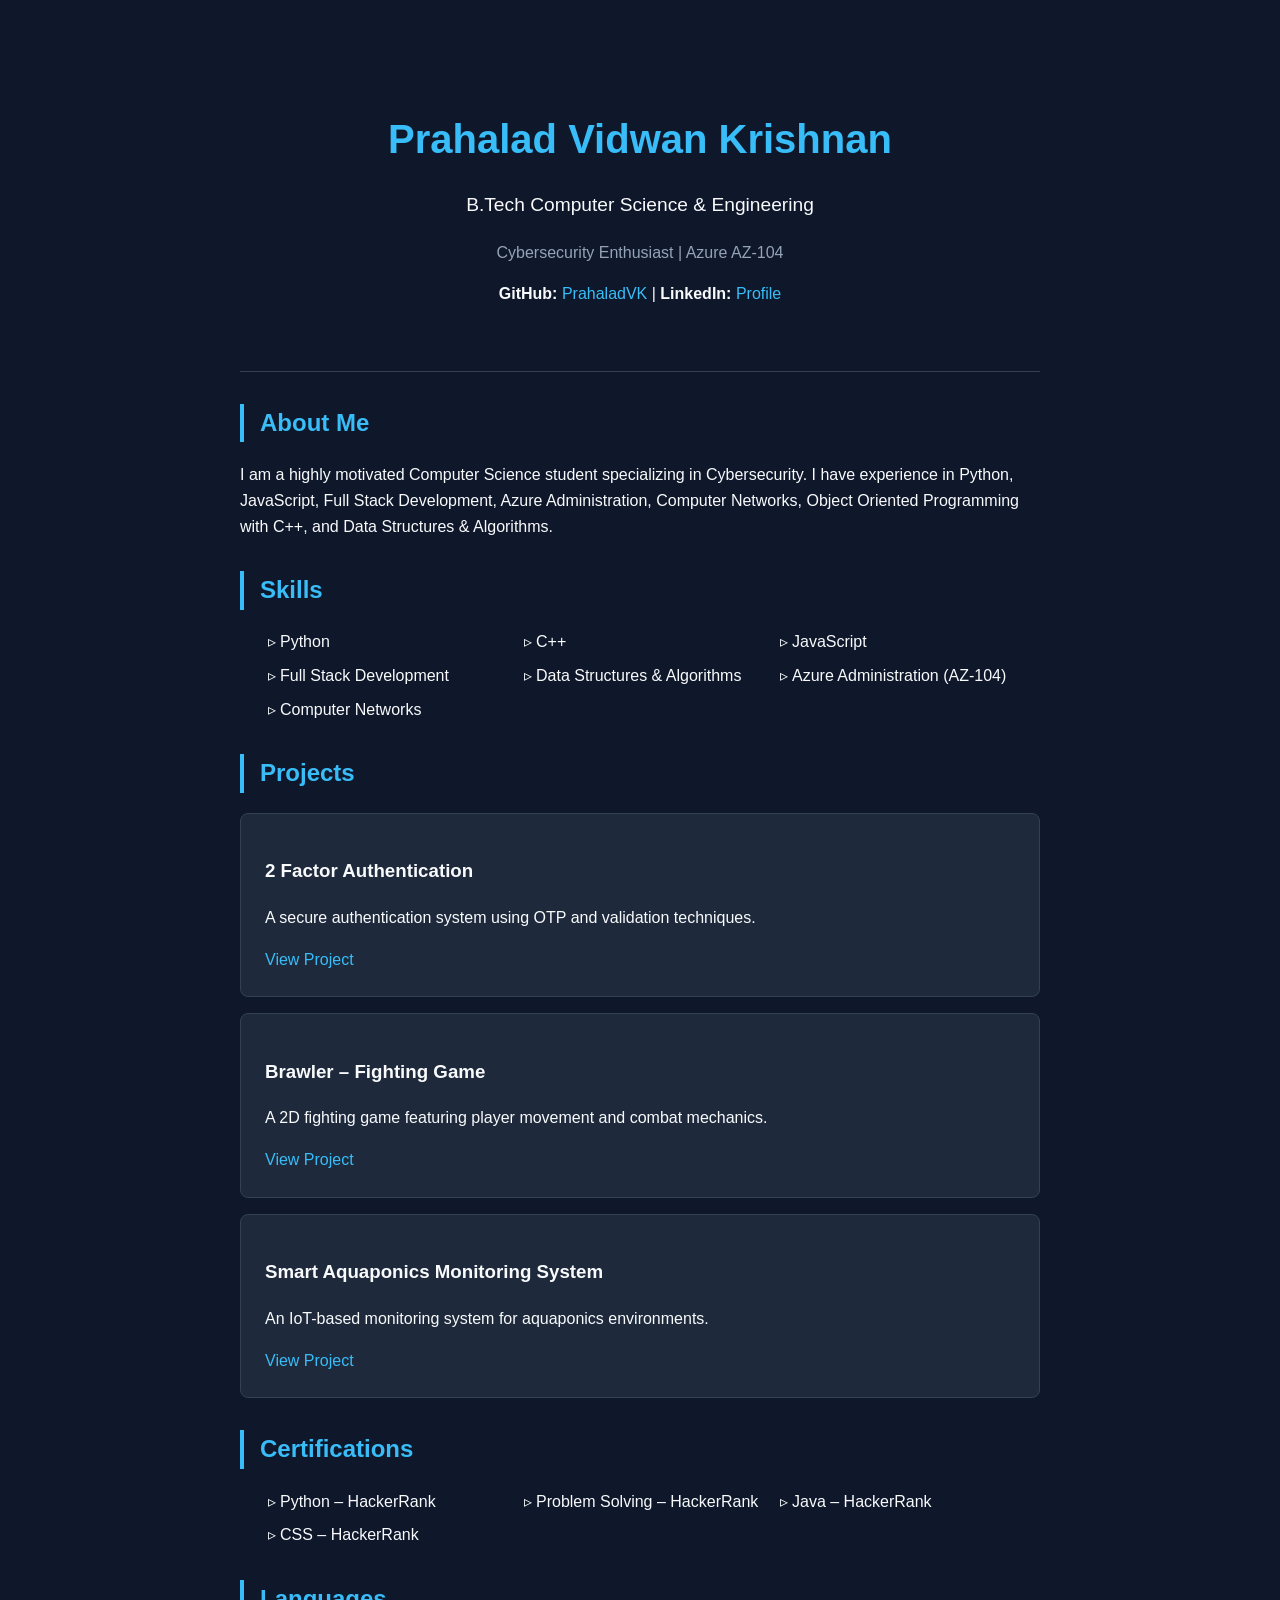
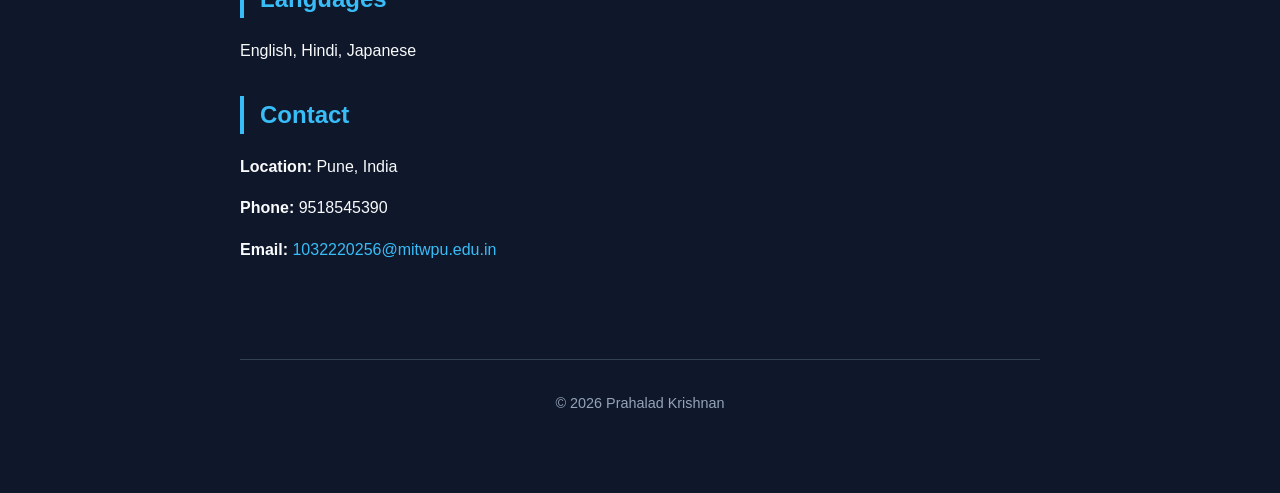
==== index.html @ 2b39ddec "Initial commit for assignment 2" ====
<!DOCTYPE html>
<html lang="en">
<head>
    <meta charset="UTF-8">
    <meta name="viewport" content="width=device-width, initial-scale=1.0">
    <title>Prahalad Krishnan | Portfolio</title>
    <style>
        :root {
            --bg-color: #0f172a;
            --card-bg: #1e293b;
            --text-main: #f8fafc;
            --text-secondary: #94a3b8;
            --accent: #38bdf8;
            --border: #334155;
        }

        body {
            font-family: 'Segoe UI', Tahoma, Geneva, Verdana, sans-serif;
            line-height: 1.6;
            color: var(--text-main);
            background-color: var(--bg-color);
            margin: 0;
            padding: 0;
        }

        .container {
            max-width: 800px;
            margin: 2rem auto;
            padding: 0 1.5rem;
        }

        header {
            text-align: center;
            padding: 3rem 0;
            border-bottom: 1px solid var(--border);
        }

        h1 {
            font-size: 2.5rem;
            margin-bottom: 0.5rem;
            color: var(--accent);
        }

        h2 {
            color: var(--accent);
            border-left: 4px solid var(--accent);
            padding-left: 1rem;
            margin-top: 2rem;
        }

        a {
            color: var(--accent);
            text-decoration: none;
            transition: opacity 0.3s;
        }

        a:hover {
            text-decoration: underline;
            opacity: 0.8;
        }

        section {
            margin-bottom: 2rem;
        }

        .project-card {
            background: var(--card-bg);
            padding: 1.5rem;
            border-radius: 8px;
            margin-bottom: 1rem;
            border: 1px solid var(--border);
        }

        ul {
            display: grid;
            grid-template-columns: repeat(auto-fit, minmax(200px, 1fr));
            gap: 0.5rem;
            list-style-type: "▹ ";
        }

        hr {
            border: 0;
            border-top: 1px solid var(--border);
            margin: 2rem 0;
        }

        footer {
            text-align: center;
            color: var(--text-secondary);
            font-size: 0.9rem;
            padding: 2rem 0;
        }

        @media (max-width: 600px) {
            h1 { font-size: 2rem; }
        }
    </style>
</head>
<body>

    <div class="container">
        <header>
            <h1>Prahalad Vidwan Krishnan</h1>
            <p style="font-size: 1.2rem;">B.Tech Computer Science & Engineering</p>
            <p style="color: var(--text-secondary);">Cybersecurity Enthusiast | Azure AZ-104</p>

            <p>
                <strong>GitHub:</strong>
                <a href="https://github.com/PrahaladVK">PrahaladVK</a> | 
                <strong>LinkedIn:</strong>
                <a href="https://www.linkedin.com/in/prahalad-krishnan-a972382b4/">Profile</a>
            </p>
        </header>

        <section>
            <h2>About Me</h2>
            <p>
                I am a highly motivated Computer Science student specializing in
                Cybersecurity. I have experience in Python, JavaScript, Full Stack
                Development, Azure Administration, Computer Networks, Object Oriented
                Programming with C++, and Data Structures & Algorithms.
            </p>
        </section>

        <section>
            <h2>Skills</h2>
            <ul>
                <li>Python</li>
                <li>C++</li>
                <li>JavaScript</li>
                <li>Full Stack Development</li>
                <li>Data Structures & Algorithms</li>
                <li>Azure Administration (AZ-104)</li>
                <li>Computer Networks</li>
            </ul>
        </section>

        <section>
            <h2>Projects</h2>

            <div class="project-card">
                <h3>2 Factor Authentication</h3>
                <p>A secure authentication system using OTP and validation techniques.</p>
                <a href="https://github.com/PrahaladVK/2-Factor-Authentication">View Project</a>
            </div>

            <div class="project-card">
                <h3>Brawler – Fighting Game</h3>
                <p>A 2D fighting game featuring player movement and combat mechanics.</p>
                <a href="https://github.com/PrahaladVK/Brawler---Fighting-Game">View Project</a>
            </div>

            <div class="project-card">
                <h3>Smart Aquaponics Monitoring System</h3>
                <p>An IoT-based monitoring system for aquaponics environments.</p>
                <a href="https://github.com/PrahaladVK/Smart-Aquaponics-Monitoring-System">View Project</a>
            </div>
        </section>

        <section>
            <h2>Certifications</h2>
            <ul>
                <li>Python – HackerRank</li>
                <li>Problem Solving – HackerRank</li>
                <li>Java – HackerRank</li>
                <li>CSS – HackerRank</li>
            </ul>
        </section>

        <section>
            <h2>Languages</h2>
            <p>English, Hindi, Japanese</p>
        </section>

        <section>
            <h2>Contact</h2>
            <p><strong>Location:</strong> Pune, India</p>
            <p><strong>Phone:</strong> 9518545390</p>
            <p><strong>Email:</strong> <a href="mailto:1032220256@mitwpu.edu.in">1032220256@mitwpu.edu.in</a></p>
        </section>

        <footer>
            <hr>
            <p>© 2026 Prahalad Krishnan</p>
        </footer>
    </div>

</body>
</html>
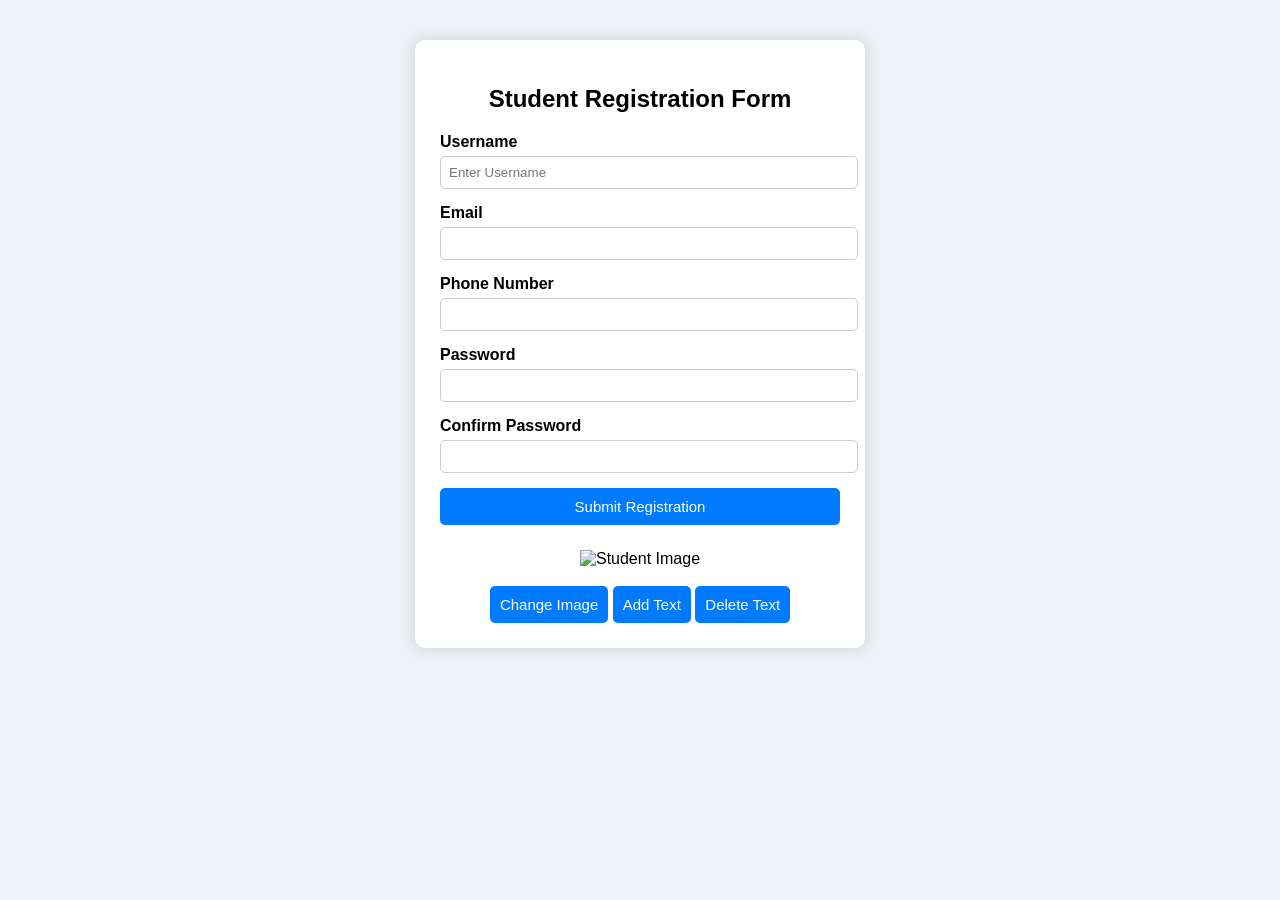
==== commit 07538ca4: "Initial Commit in Assignment 3" ====
--- a/index.html
+++ b/index.html
@@ -2,188 +2,71 @@
 <html lang="en">
 <head>
     <meta charset="UTF-8">
-    <meta name="viewport" content="width=device-width, initial-scale=1.0">
-    <title>Prahalad Krishnan | Portfolio</title>
-    <style>
-        :root {
-            --bg-color: #0f172a;
-            --card-bg: #1e293b;
-            --text-main: #f8fafc;
-            --text-secondary: #94a3b8;
-            --accent: #38bdf8;
-            --border: #334155;
-        }
+    <title>Student Registration</title>
 
-        body {
-            font-family: 'Segoe UI', Tahoma, Geneva, Verdana, sans-serif;
-            line-height: 1.6;
-            color: var(--text-main);
-            background-color: var(--bg-color);
-            margin: 0;
-            padding: 0;
-        }
+    <!-- External CSS -->
+    <link rel="stylesheet" href="style.css">
 
-        .container {
-            max-width: 800px;
-            margin: 2rem auto;
-            padding: 0 1.5rem;
-        }
+    <!-- jQuery CDN -->
+    <script src="https://code.jquery.com/jquery-3.6.0.min.js"></script>
 
-        header {
-            text-align: center;
-            padding: 3rem 0;
-            border-bottom: 1px solid var(--border);
-        }
-
-        h1 {
-            font-size: 2.5rem;
-            margin-bottom: 0.5rem;
-            color: var(--accent);
-        }
-
-        h2 {
-            color: var(--accent);
-            border-left: 4px solid var(--accent);
-            padding-left: 1rem;
-            margin-top: 2rem;
-        }
-
-        a {
-            color: var(--accent);
-            text-decoration: none;
-            transition: opacity 0.3s;
-        }
-
-        a:hover {
-            text-decoration: underline;
-            opacity: 0.8;
-        }
-
-        section {
-            margin-bottom: 2rem;
-        }
-
-        .project-card {
-            background: var(--card-bg);
-            padding: 1.5rem;
-            border-radius: 8px;
-            margin-bottom: 1rem;
-            border: 1px solid var(--border);
-        }
-
-        ul {
-            display: grid;
-            grid-template-columns: repeat(auto-fit, minmax(200px, 1fr));
-            gap: 0.5rem;
-            list-style-type: "▹ ";
-        }
-
-        hr {
-            border: 0;
-            border-top: 1px solid var(--border);
-            margin: 2rem 0;
-        }
-
-        footer {
-            text-align: center;
-            color: var(--text-secondary);
-            font-size: 0.9rem;
-            padding: 2rem 0;
-        }
-
-        @media (max-width: 600px) {
-            h1 { font-size: 2rem; }
-        }
-    </style>
+    <!-- External JS -->
+    <script src="script.js" defer></script>
 </head>
 <body>
 
-    <div class="container">
-        <header>
-            <h1>Prahalad Vidwan Krishnan</h1>
-            <p style="font-size: 1.2rem;">B.Tech Computer Science & Engineering</p>
-            <p style="color: var(--text-secondary);">Cybersecurity Enthusiast | Azure AZ-104</p>
+<div class="form-container">
 
-            <p>
-                <strong>GitHub:</strong>
-                <a href="https://github.com/PrahaladVK">PrahaladVK</a> | 
-                <strong>LinkedIn:</strong>
-                <a href="https://www.linkedin.com/in/prahalad-krishnan-a972382b4/">Profile</a>
-            </p>
-        </header>
+    <h2 id="title">Student Registration Form</h2>
 
-        <section>
-            <h2>About Me</h2>
-            <p>
-                I am a highly motivated Computer Science student specializing in
-                Cybersecurity. I have experience in Python, JavaScript, Full Stack
-                Development, Azure Administration, Computer Networks, Object Oriented
-                Programming with C++, and Data Structures & Algorithms.
-            </p>
-        </section>
+    <form id="regForm">
 
-        <section>
-            <h2>Skills</h2>
-            <ul>
-                <li>Python</li>
-                <li>C++</li>
-                <li>JavaScript</li>
-                <li>Full Stack Development</li>
-                <li>Data Structures & Algorithms</li>
-                <li>Azure Administration (AZ-104)</li>
-                <li>Computer Networks</li>
-            </ul>
-        </section>
+        <div class="field">
+            <label>Username</label>
+            <input type="text" id="username" class="inputField">
+        </div>
 
-        <section>
-            <h2>Projects</h2>
+        <div class="field">
+            <label>Email</label>
+            <input type="text" id="email" class="inputField">
+        </div>
 
-            <div class="project-card">
-                <h3>2 Factor Authentication</h3>
-                <p>A secure authentication system using OTP and validation techniques.</p>
-                <a href="https://github.com/PrahaladVK/2-Factor-Authentication">View Project</a>
-            </div>
+        <div class="field">
+            <label>Phone Number</label>
+            <input type="text" id="phone" class="inputField">
+        </div>
 
-            <div class="project-card">
-                <h3>Brawler – Fighting Game</h3>
-                <p>A 2D fighting game featuring player movement and combat mechanics.</p>
-                <a href="https://github.com/PrahaladVK/Brawler---Fighting-Game">View Project</a>
-            </div>
+        <div class="field">
+            <label>Password</label>
+            <input type="password" id="password" class="inputField">
+        </div>
 
-            <div class="project-card">
-                <h3>Smart Aquaponics Monitoring System</h3>
-                <p>An IoT-based monitoring system for aquaponics environments.</p>
-                <a href="https://github.com/PrahaladVK/Smart-Aquaponics-Monitoring-System">View Project</a>
-            </div>
-        </section>
+        <div class="field">
+            <label>Confirm Password</label>
+            <input type="password" id="confirmPassword" class="inputField">
+        </div>
 
-        <section>
-            <h2>Certifications</h2>
-            <ul>
-                <li>Python – HackerRank</li>
-                <li>Problem Solving – HackerRank</li>
-                <li>Java – HackerRank</li>
-                <li>CSS – HackerRank</li>
-            </ul>
-        </section>
+        <button type="button" id="submitBtn" onclick="validateForm()">Register</button>
+    </form>
 
-        <section>
-            <h2>Languages</h2>
-            <p>English, Hindi, Japanese</p>
-        </section>
+    <p id="message"></p>
 
-        <section>
-            <h2>Contact</h2>
-            <p><strong>Location:</strong> Pune, India</p>
-            <p><strong>Phone:</strong> 9518545390</p>
-            <p><strong>Email:</strong> <a href="mailto:1032220256@mitwpu.edu.in">1032220256@mitwpu.edu.in</a></p>
-        </section>
+    <!-- DOM Manipulation Section -->
+    <div class="dom-section">
+        <img id="myImage"
+             src="https://upload.wikimedia.org/wikipedia/commons/thumb/7/7c/Profile_avatar_placeholder_large.png/256px-Profile_avatar_placeholder_large.png"
+             alt="Student Image">
 
-        <footer>
-            <hr>
-            <p>© 2026 Prahalad Krishnan</p>
-        </footer>
+        <br>
+
+        <button onclick="changeImage()">Change Image</button>
+        <button onclick="addNode()">Add Text</button>
+        <button onclick="deleteNode()">Delete Text</button>
+
+        <div id="container"></div>
     </div>
 
+</div>
+
 </body>
-</html>+</html>
--- a/style.css
+++ b/style.css
@@ -0,0 +1,78 @@
+body {
+    margin: 0;
+    padding: 0;
+    font-family: "Segoe UI", Arial, sans-serif;
+    background-color: #eef2f7;
+}
+
+.form-container {
+    width: 400px;
+    margin: 40px auto;
+    background: white;
+    padding: 25px;
+    border-radius: 10px;
+    box-shadow: 0 0 15px rgba(0,0,0,0.15);
+}
+
+h2 {
+    text-align: center;
+    margin-bottom: 20px;
+}
+
+.field {
+    margin-bottom: 15px;
+}
+
+label {
+    display: block;
+    font-weight: bold;
+    margin-bottom: 5px;
+}
+
+.inputField {
+    width: 100%;
+    padding: 8px;
+    border-radius: 5px;
+    border: 1px solid #ccc;
+}
+
+.inputField:focus {
+    outline: none;
+    border-color: #007BFF;
+}
+
+button {
+    width: 100%;
+    padding: 10px;
+    background: #007BFF;
+    border: none;
+    color: white;
+    font-size: 15px;
+    border-radius: 5px;
+    cursor: pointer;
+}
+
+button:hover {
+    background: #0056b3;
+}
+
+#message {
+    text-align: center;
+    font-weight: bold;
+    margin-top: 15px;
+}
+
+.dom-section {
+    margin-top: 25px;
+    text-align: center;
+}
+
+.dom-section img {
+    width: 120px;
+    margin-bottom: 10px;
+}
+
+.dom-section button {
+    margin-top: 8px;
+    width: auto;
+}
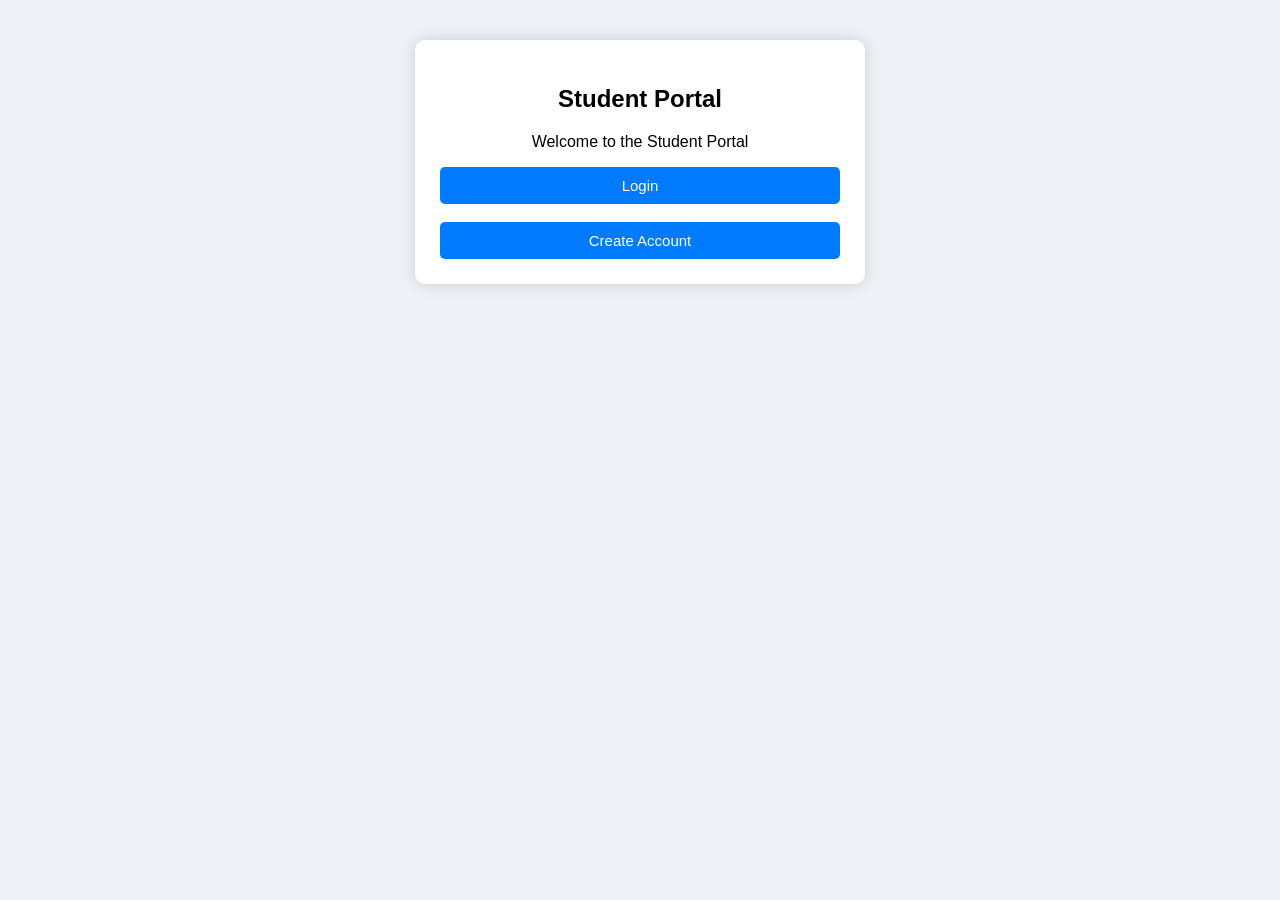
==== commit c591b276: "Initial Commit in Assignment 4" ====
--- a/index.html
+++ b/index.html
@@ -1,70 +1,37 @@
 <!DOCTYPE html>
 <html lang="en">
 <head>
-    <meta charset="UTF-8">
-    <title>Student Registration</title>
 
-    <!-- External CSS -->
-    <link rel="stylesheet" href="style.css">
+<meta charset="UTF-8">
+<title>Student Portal</title>
 
-    <!-- jQuery CDN -->
-    <script src="https://code.jquery.com/jquery-3.6.0.min.js"></script>
+<link rel="stylesheet" href="style.css">
 
-    <!-- External JS -->
-    <script src="script.js" defer></script>
 </head>
+
 <body>
 
 <div class="form-container">
 
-    <h2 id="title">Student Registration Form</h2>
+<h2>Student Portal</h2>
 
-    <form id="regForm">
+<p style="text-align:center">
+Welcome to the Student Portal
+</p>
 
-        <div class="field">
-            <label>Username</label>
-            <input type="text" id="username" class="inputField">
-        </div>
+<div style="text-align:center">
 
-        <div class="field">
-            <label>Email</label>
-            <input type="text" id="email" class="inputField">
-        </div>
+<a href="login.html">
+<button>Login</button>
+</a>
 
-        <div class="field">
-            <label>Phone Number</label>
-            <input type="text" id="phone" class="inputField">
-        </div>
+<br><br>
 
-        <div class="field">
-            <label>Password</label>
-            <input type="password" id="password" class="inputField">
-        </div>
+<a href="signup.html">
+<button>Create Account</button>
+</a>
 
-        <div class="field">
-            <label>Confirm Password</label>
-            <input type="password" id="confirmPassword" class="inputField">
-        </div>
-
-        <button type="button" id="submitBtn" onclick="validateForm()">Register</button>
-    </form>
-
-    <p id="message"></p>
-
-    <!-- DOM Manipulation Section -->
-    <div class="dom-section">
-        <img id="myImage"
-             src="https://upload.wikimedia.org/wikipedia/commons/thumb/7/7c/Profile_avatar_placeholder_large.png/256px-Profile_avatar_placeholder_large.png"
-             alt="Student Image">
-
-        <br>
-
-        <button onclick="changeImage()">Change Image</button>
-        <button onclick="addNode()">Add Text</button>
-        <button onclick="deleteNode()">Delete Text</button>
-
-        <div id="container"></div>
-    </div>
+</div>
 
 </div>
 
